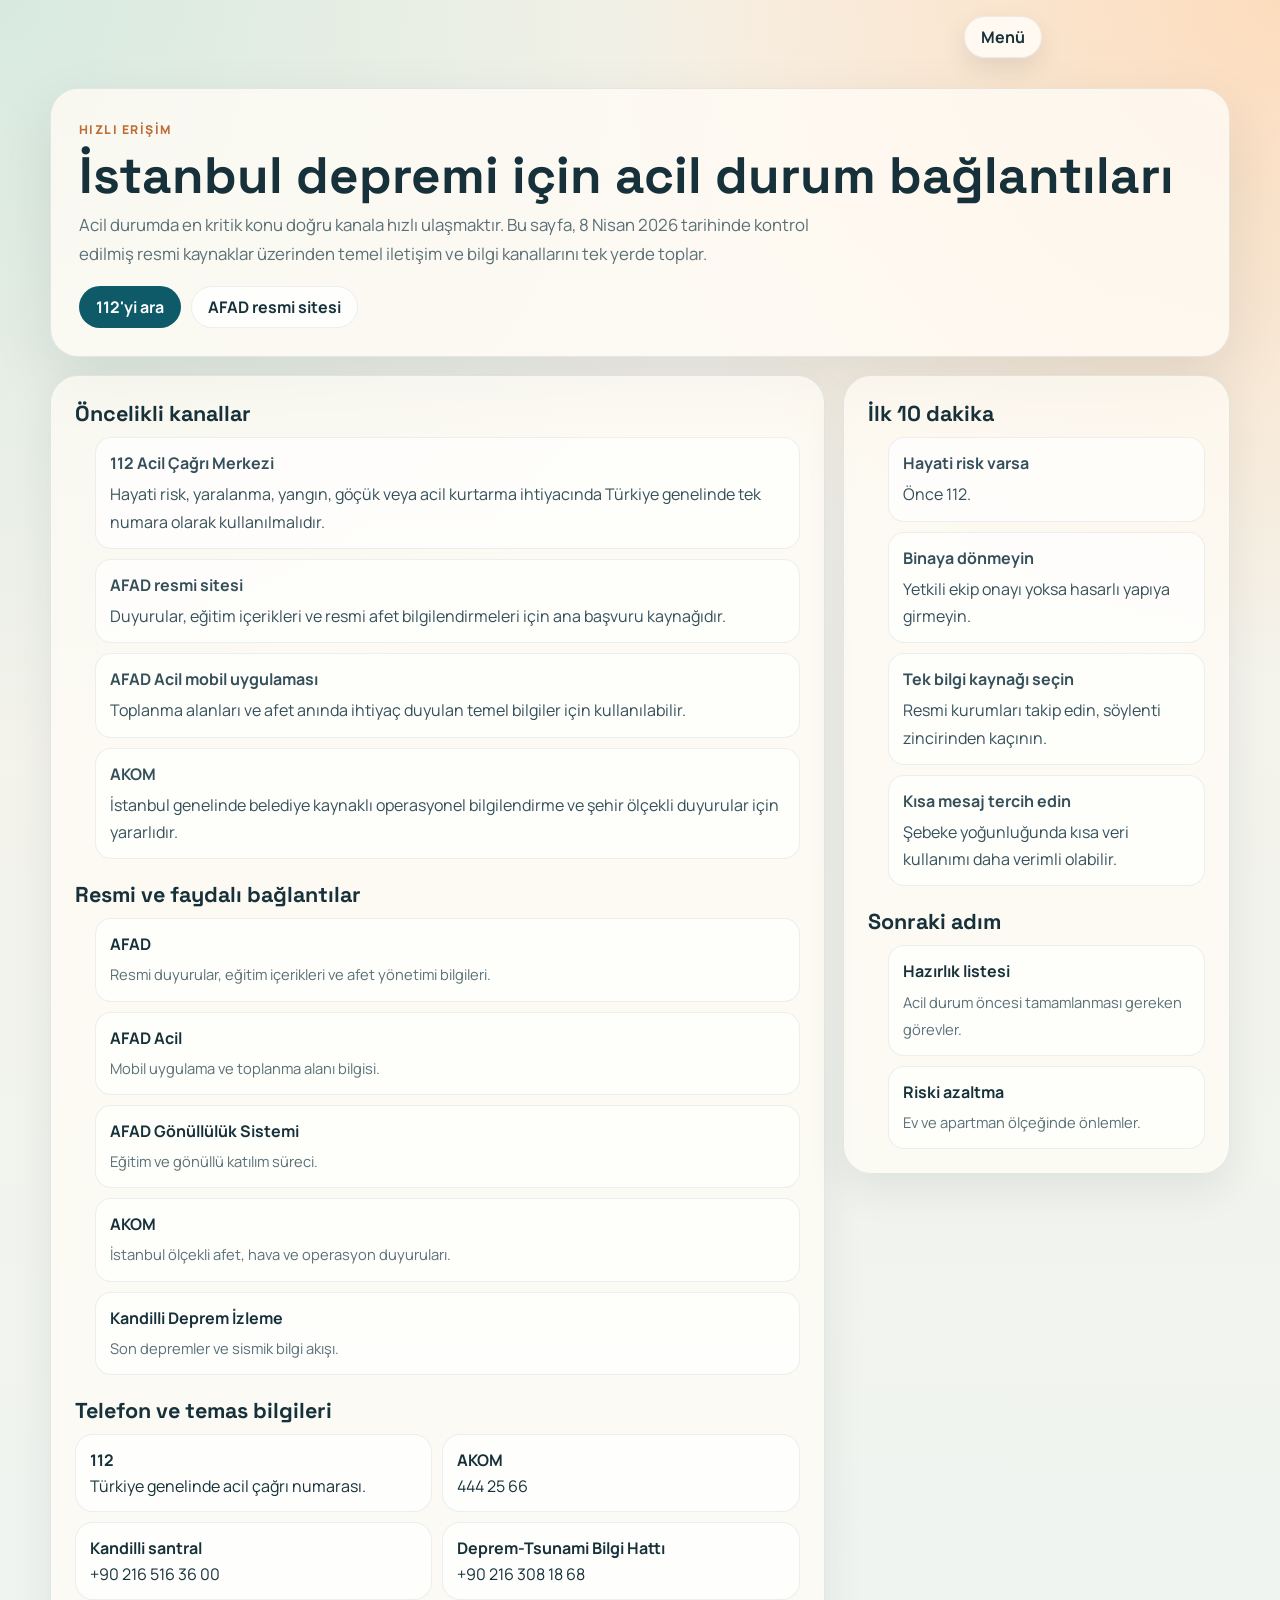
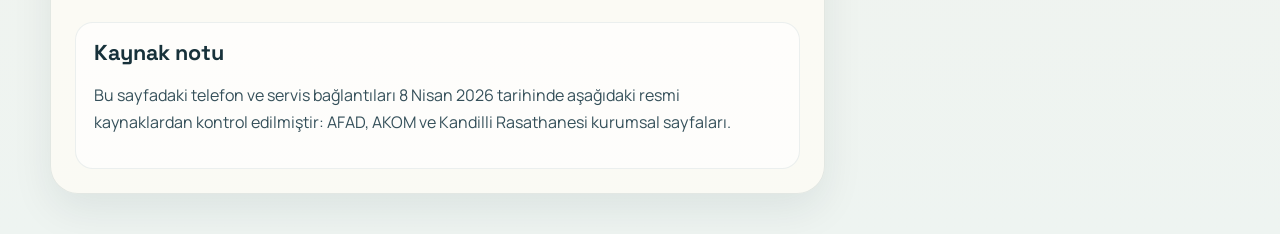
==== public/acil-durum-iletisimleri/index.html @ c214e1ed "Add earthquake preparedness resources and styling - Created a new CSS file for styling the content l" ====
<!DOCTYPE html>
<html lang="tr">
<head>
  <meta charset="utf-8">
  <meta name="viewport" content="width=device-width, initial-scale=1.0">
  <title>İstanbul Depremi İçin Acil Durum Bağlantıları | Olası İstanbul</title>
  <meta name="description" content="İstanbul depremi için acil durum numaraları, resmi bilgi kaynakları, AFAD ve AKOM bağlantıları ile doğrulanmış hızlı erişim rehberi.">
  <meta name="keywords" content="istanbul acil durum numaraları, deprem iletişim, AFAD, AKOM, 112">
  <meta name="author" content="cagla">
  <meta name="google-adsense-account" content="ca-pub-9036855632049616">
  <link rel="canonical" href="https://olasi.istanbul/acil-durum-iletisimleri/">
  <meta property="og:title" content="İstanbul Depremi İçin Acil Durum Bağlantıları">
  <meta property="og:description" content="112, AKOM, AFAD Acil ve Kandilli kaynaklarını bir araya getiren hızlı erişim sayfası.">
  <meta property="og:type" content="article">
  <meta property="og:url" content="https://olasi.istanbul/acil-durum-iletisimleri/">
  <meta property="og:image" content="https://olasi.istanbul/assets/logo.png">
  <link rel="icon" type="image/x-icon" href="../assets/favicon.ico">
  <link rel="preconnect" href="https://fonts.googleapis.com">
  <link rel="preconnect" href="https://fonts.gstatic.com" crossorigin>
  <link href="https://fonts.googleapis.com/css2?family=Manrope:wght@400;500;600;700;800&family=Space+Grotesk:wght@500;700&display=swap" rel="stylesheet">
  <link rel="stylesheet" href="../content.css">
</head>
<body class="content-body">
  <details class="gentle-menu">
    <summary>Menü</summary>
    <nav class="gentle-menu__panel">
      <a href="/"><strong>Simülatöre dön</strong><span>İstanbul etki haritasını açın.</span></a>
      <a href="/riskli-bina-belirtileri/"><strong>Riskli bina belirtileri</strong><span>Erken uyarı işaretleri.</span></a>
      <a href="/deprem-riskini-azaltma/"><strong>Riski azaltma</strong><span>Ev ve bina ölçeğinde önlemler.</span></a>
      <a href="/istanbul-deprem-bilgileri/"><strong>İstanbul deprem bilgileri</strong><span>Fay, zemin ve senaryo bilgileri.</span></a>
      <a href="/acil-durum-iletisimleri/"><strong>Acil bağlantılar</strong><span>112, AKOM, AFAD ve resmi kaynaklar.</span></a>
      <a href="/deprem-hazirlik-kontrol-listesi/"><strong>Hazırlık listesi</strong><span>Uygulanabilir yapılacaklar listesi.</span></a>
    </nav>
  </details>

  <main class="content-shell">
    <section class="content-hero">
      <span class="eyebrow">Hızlı Erişim</span>
      <h1>İstanbul depremi için acil durum bağlantıları</h1>
      <p>Acil durumda en kritik konu doğru kanala hızlı ulaşmaktır. Bu sayfa, 8 Nisan 2026 tarihinde kontrol edilmiş resmi kaynaklar üzerinden temel iletişim ve bilgi kanallarını tek yerde toplar.</p>
      <div class="hero-links">
        <a class="hero-link primary" href="tel:112">112'yi ara</a>
        <a class="hero-link" href="https://www.afad.gov.tr/" target="_blank" rel="noreferrer noopener">AFAD resmi sitesi</a>
      </div>
    </section>

    <div class="content-grid">
      <article class="article-card">
        <section>
          <h2>Öncelikli kanallar</h2>
          <ul class="checklist">
            <li><strong>112 Acil Çağrı Merkezi</strong> Hayati risk, yaralanma, yangın, göçük veya acil kurtarma ihtiyacında Türkiye genelinde tek numara olarak kullanılmalıdır.</li>
            <li><strong>AFAD resmi sitesi</strong> Duyurular, eğitim içerikleri ve resmi afet bilgilendirmeleri için ana başvuru kaynağıdır.</li>
            <li><strong>AFAD Acil mobil uygulaması</strong> Toplanma alanları ve afet anında ihtiyaç duyulan temel bilgiler için kullanılabilir.</li>
            <li><strong>AKOM</strong> İstanbul genelinde belediye kaynaklı operasyonel bilgilendirme ve şehir ölçekli duyurular için yararlıdır.</li>
          </ul>
        </section>

        <section>
          <h2>Resmi ve faydalı bağlantılar</h2>
          <ul class="link-list">
            <li><a href="https://www.afad.gov.tr/" target="_blank" rel="noreferrer noopener"><strong>AFAD</strong><span>Resmi duyurular, eğitim içerikleri ve afet yönetimi bilgileri.</span></a></li>
            <li><a href="https://www.afad.gov.tr/afad-acil-mobil-uygulamasi-afet-ve-acil-durumlarda-daima-yaninda" target="_blank" rel="noreferrer noopener"><strong>AFAD Acil</strong><span>Mobil uygulama ve toplanma alanı bilgisi.</span></a></li>
            <li><a href="https://gonullu.afad.gov.tr/" target="_blank" rel="noreferrer noopener"><strong>AFAD Gönüllülük Sistemi</strong><span>Eğitim ve gönüllü katılım süreci.</span></a></li>
            <li><a href="https://akom.ibb.istanbul/" target="_blank" rel="noreferrer noopener"><strong>AKOM</strong><span>İstanbul ölçekli afet, hava ve operasyon duyuruları.</span></a></li>
            <li><a href="https://www.koeri.boun.edu.tr/sismo/2/" target="_blank" rel="noreferrer noopener"><strong>Kandilli Deprem İzleme</strong><span>Son depremler ve sismik bilgi akışı.</span></a></li>
          </ul>
        </section>

        <section>
          <h2>Telefon ve temas bilgileri</h2>
          <div class="stat-grid">
            <div class="stat-card">
              <strong>112</strong>
              <span>Türkiye genelinde acil çağrı numarası.</span>
            </div>
            <div class="stat-card">
              <strong>AKOM</strong>
              <span>444 25 66</span>
            </div>
            <div class="stat-card">
              <strong>Kandilli santral</strong>
              <span>+90 216 516 36 00</span>
            </div>
            <div class="stat-card">
              <strong>Deprem-Tsunami Bilgi Hattı</strong>
              <span>+90 216 308 18 68</span>
            </div>
          </div>
        </section>

        <section class="source-box">
          <h2>Kaynak notu</h2>
          <p>Bu sayfadaki telefon ve servis bağlantıları 8 Nisan 2026 tarihinde aşağıdaki resmi kaynaklardan kontrol edilmiştir: AFAD, AKOM ve Kandilli Rasathanesi kurumsal sayfaları.</p>
        </section>
      </article>

      <aside class="aside-card">
        <section>
          <h2>İlk 10 dakika</h2>
          <ul class="checklist">
            <li><strong>Hayati risk varsa</strong> Önce 112.</li>
            <li><strong>Binaya dönmeyin</strong> Yetkili ekip onayı yoksa hasarlı yapıya girmeyin.</li>
            <li><strong>Tek bilgi kaynağı seçin</strong> Resmi kurumları takip edin, söylenti zincirinden kaçının.</li>
            <li><strong>Kısa mesaj tercih edin</strong> Şebeke yoğunluğunda kısa veri kullanımı daha verimli olabilir.</li>
          </ul>
        </section>

        <section>
          <h2>Sonraki adım</h2>
          <ul class="link-list">
            <li><a href="/deprem-hazirlik-kontrol-listesi/"><strong>Hazırlık listesi</strong><span>Acil durum öncesi tamamlanması gereken görevler.</span></a></li>
            <li><a href="/deprem-riskini-azaltma/"><strong>Riski azaltma</strong><span>Ev ve apartman ölçeğinde önlemler.</span></a></li>
          </ul>
        </section>
      </aside>
    </div>
  </main>
</body>
</html>
---- public/content.css ----
html,
body {
  margin: 0;
  min-height: 100%;
}

body.content-body {
  font-family: "Manrope", sans-serif;
  color: #17313a;
  background:
    radial-gradient(circle at top left, rgba(212, 233, 223, 0.9), transparent 34%),
    radial-gradient(circle at top right, rgba(255, 211, 171, 0.7), transparent 30%),
    linear-gradient(180deg, #f7f2e8 0%, #eef4f1 100%);
}

* {
  box-sizing: border-box;
}

a {
  color: #0e5a68;
}

.content-shell {
  width: min(1180px, calc(100% - 32px));
  margin: 0 auto;
  padding: 88px 0 40px;
}

.content-hero {
  padding: 28px;
  border-radius: 28px;
  background: rgba(255, 252, 246, 0.8);
  border: 1px solid rgba(18, 61, 74, 0.1);
  box-shadow: 0 24px 60px rgba(18, 39, 45, 0.1);
}

.eyebrow {
  display: inline-flex;
  align-items: center;
  gap: 8px;
  font-size: 0.76rem;
  letter-spacing: 0.12em;
  text-transform: uppercase;
  color: #bf6d36;
  font-weight: 800;
}

.content-hero h1 {
  margin: 12px 0 10px;
  font-family: "Space Grotesk", sans-serif;
  font-size: clamp(2rem, 4vw, 3.6rem);
  line-height: 0.98;
}

.content-hero p {
  margin: 0;
  max-width: 760px;
  color: #5a7077;
  font-size: 1.05rem;
  line-height: 1.7;
}

.hero-links {
  display: flex;
  flex-wrap: wrap;
  gap: 10px;
  margin-top: 18px;
}

.hero-link {
  display: inline-flex;
  align-items: center;
  justify-content: center;
  min-height: 42px;
  padding: 0 16px;
  border-radius: 999px;
  text-decoration: none;
  font-weight: 700;
  border: 1px solid rgba(18, 61, 74, 0.08);
  background: rgba(255, 255, 255, 0.72);
  color: #17313a;
}

.hero-link.primary {
  background: #0e5a68;
  color: #fff;
  border-color: transparent;
}

.content-grid {
  display: grid;
  grid-template-columns: minmax(0, 1.6fr) minmax(260px, 0.8fr);
  gap: 18px;
  margin-top: 18px;
  align-items: start;
}

.article-card,
.aside-card,
.footer-card {
  padding: 24px;
  border-radius: 28px;
  background: rgba(255, 252, 246, 0.72);
  border: 1px solid rgba(18, 61, 74, 0.1);
  box-shadow: 0 16px 42px rgba(18, 39, 45, 0.08);
}

.article-card section + section,
.aside-card section + section {
  margin-top: 22px;
}

.article-card h2,
.aside-card h2,
.footer-card h2 {
  margin: 0 0 10px;
  font-family: "Space Grotesk", sans-serif;
  font-size: 1.35rem;
}

.article-card h3 {
  margin: 0 0 8px;
  font-size: 1rem;
}

.article-card p,
.article-card li,
.aside-card p,
.aside-card li,
.footer-card p,
.footer-card li {
  color: #35505a;
  line-height: 1.7;
}

.article-card ul,
.article-card ol,
.aside-card ul,
.footer-card ul {
  margin: 0;
  padding-left: 20px;
  display: grid;
  gap: 10px;
}

.stat-grid {
  display: grid;
  grid-template-columns: repeat(2, minmax(0, 1fr));
  gap: 10px;
}

.stat-card {
  padding: 14px;
  border-radius: 18px;
  background: rgba(255, 255, 255, 0.7);
  border: 1px solid rgba(18, 61, 74, 0.08);
}

.stat-card strong {
  display: block;
  margin-bottom: 4px;
  font-size: 1rem;
}

.note-box,
.checklist-box,
.source-box {
  padding: 16px 18px;
  border-radius: 18px;
  border: 1px solid rgba(18, 61, 74, 0.08);
  background: rgba(255, 255, 255, 0.66);
}

.note-box.warning {
  background: rgba(200, 77, 60, 0.05);
  border-color: rgba(200, 77, 60, 0.14);
}

.checklist {
  list-style: none;
  padding: 0;
  margin: 0;
  display: grid;
  gap: 12px;
}

.checklist li {
  padding: 12px 14px;
  border-radius: 16px;
  background: rgba(255, 255, 255, 0.68);
  border: 1px solid rgba(18, 61, 74, 0.08);
}

.checklist strong {
  display: block;
  margin-bottom: 4px;
}

.link-list {
  list-style: none;
  padding: 0;
  margin: 0;
  display: grid;
  gap: 10px;
}

.link-list a {
  display: block;
  padding: 12px 14px;
  text-decoration: none;
  border-radius: 16px;
  background: rgba(255, 255, 255, 0.68);
  border: 1px solid rgba(18, 61, 74, 0.08);
}

.link-list strong {
  display: block;
  margin-bottom: 3px;
  color: #17313a;
}

.link-list span {
  color: #5a7077;
  font-size: 0.92rem;
}

.content-footer {
  margin-top: 18px;
}

.gentle-menu {
  position: fixed;
  top: 16px;
  right: 16px;
  z-index: 30;
  width: min(300px, calc(100% - 32px));
}

.gentle-menu summary {
  list-style: none;
  display: inline-flex;
  align-items: center;
  justify-content: center;
  min-height: 42px;
  padding: 0 16px;
  border-radius: 999px;
  cursor: pointer;
  background: rgba(255, 252, 246, 0.88);
  border: 1px solid rgba(18, 61, 74, 0.08);
  box-shadow: 0 10px 24px rgba(18, 39, 45, 0.1);
  font-weight: 700;
}

.gentle-menu summary::-webkit-details-marker {
  display: none;
}

.gentle-menu__panel {
  margin-top: 8px;
  padding: 12px;
  border-radius: 20px;
  background: rgba(255, 252, 246, 0.92);
  border: 1px solid rgba(18, 61, 74, 0.08);
  box-shadow: 0 16px 34px rgba(18, 39, 45, 0.12);
  backdrop-filter: blur(12px);
  display: grid;
  gap: 8px;
}

.gentle-menu__panel a {
  display: block;
  padding: 10px 12px;
  border-radius: 14px;
  text-decoration: none;
  background: rgba(255, 255, 255, 0.68);
  border: 1px solid rgba(18, 61, 74, 0.06);
}

.gentle-menu__panel a strong {
  display: block;
  color: #17313a;
  margin-bottom: 2px;
}

.gentle-menu__panel a span {
  display: block;
  color: #5a7077;
  font-size: 0.88rem;
}

@media (max-width: 900px) {
  .content-grid {
    grid-template-columns: 1fr;
  }

  .content-shell {
    width: min(100% - 20px, 1180px);
    padding-top: 84px;
  }
}

@media (max-width: 640px) {
  .content-shell {
    width: calc(100% - 20px);
    padding-top: 74px;
  }

  .content-hero,
  .article-card,
  .aside-card,
  .footer-card {
    padding: 18px;
    border-radius: 22px;
  }

  .stat-grid {
    grid-template-columns: 1fr;
  }

  .gentle-menu {
    top: 10px;
    right: 10px;
    width: calc(100% - 20px);
  }

  .gentle-menu summary {
    width: 100%;
  }
}
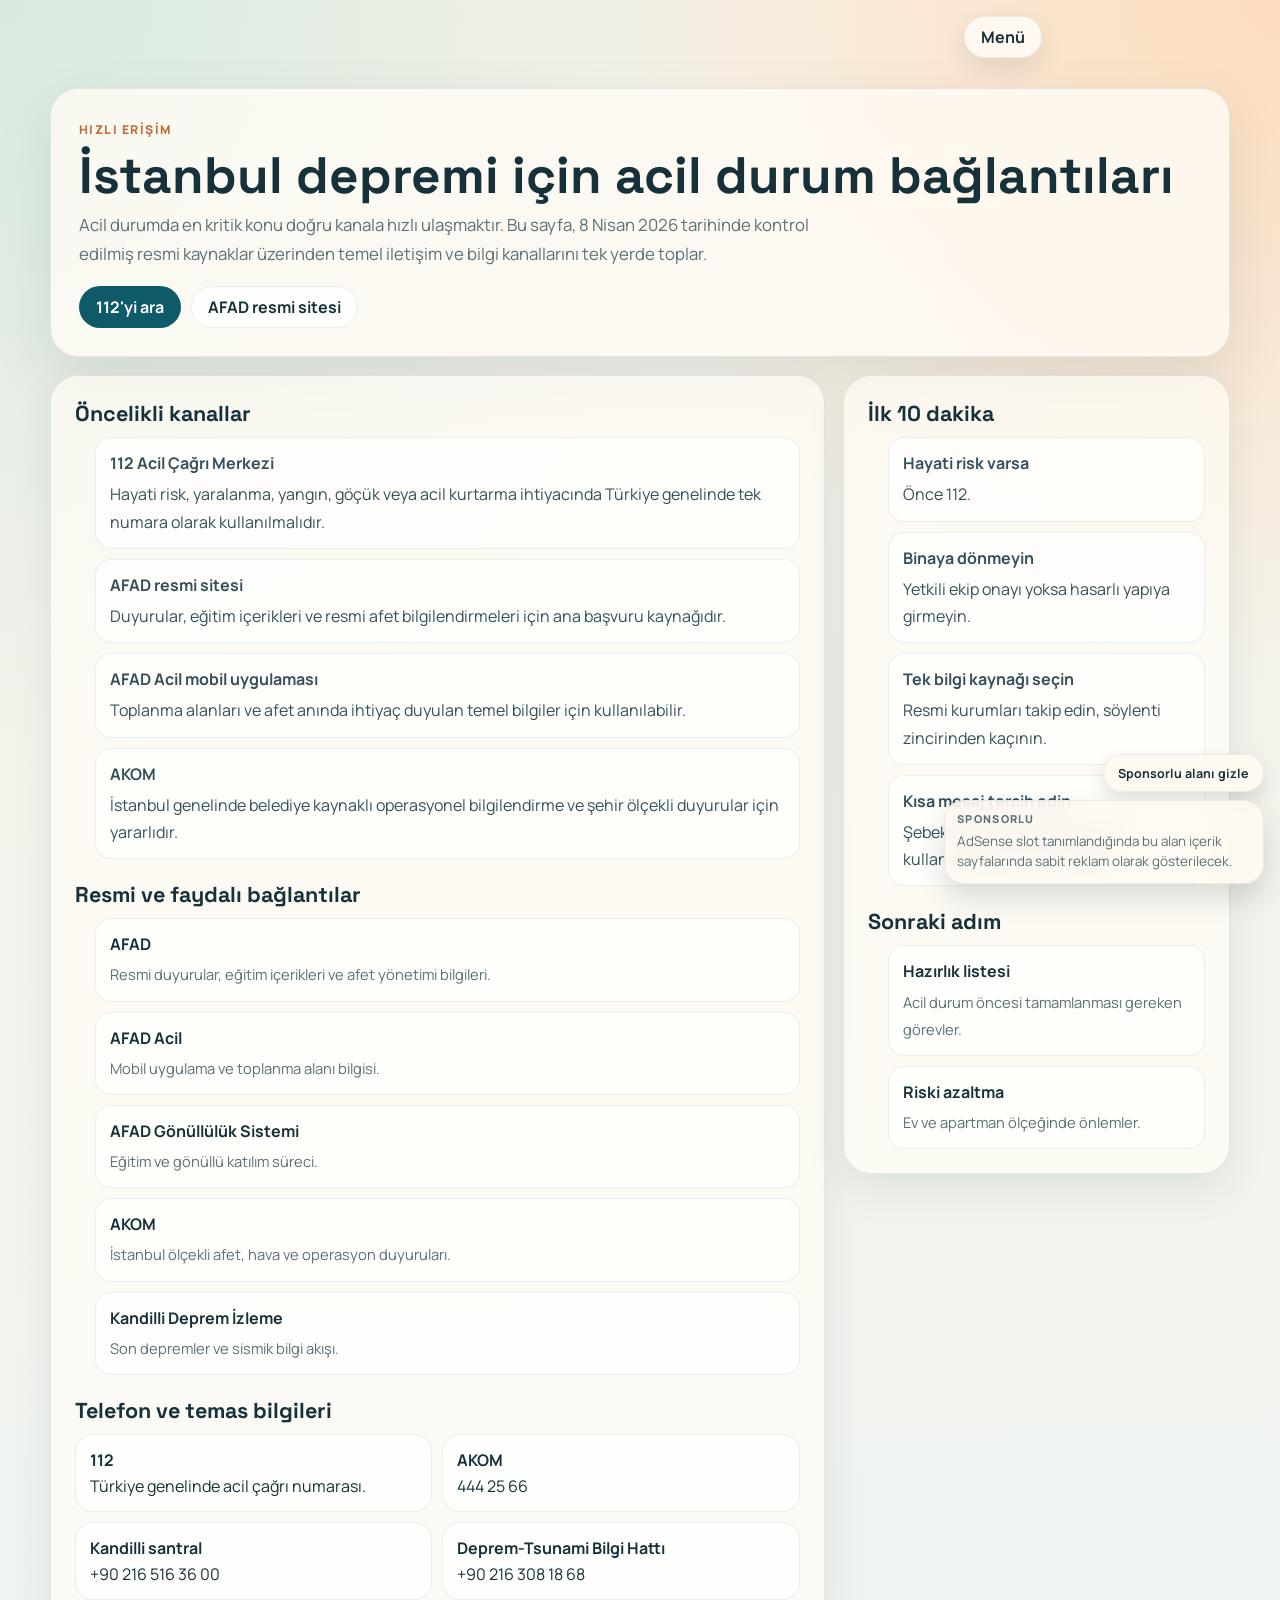
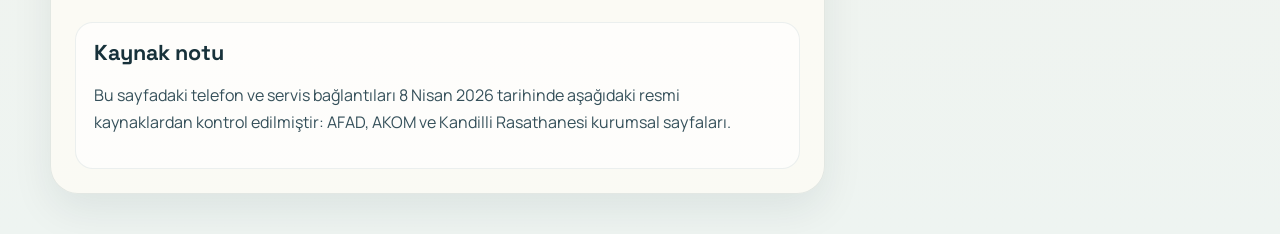
==== commit 412c96d5: "Add AdSense integration and styling for ad display across multiple pages" ====
--- a/public/acil-durum-iletisimleri/index.html
+++ b/public/acil-durum-iletisimleri/index.html
@@ -116,5 +116,6 @@
       </aside>
     </div>
   </main>
+  <script src="../js/content-ads.js"></script>
 </body>
 </html>
--- a/public/content.css
+++ b/public/content.css
@@ -289,6 +289,64 @@
   font-size: 0.88rem;
 }
 
+.content-ad-dock {
+  position: fixed;
+  right: 16px;
+  bottom: 16px;
+  z-index: 35;
+  display: flex;
+  flex-direction: column;
+  align-items: flex-end;
+  gap: 8px;
+  max-width: min(320px, calc(100% - 32px));
+}
+
+.content-ad-toggle {
+  min-height: 38px;
+  padding: 0 14px;
+  border: 1px solid rgba(18, 61, 74, 0.08);
+  border-radius: 999px;
+  background: rgba(255, 250, 241, 0.94);
+  color: #17313a;
+  font: inherit;
+  font-size: 0.78rem;
+  font-weight: 700;
+  cursor: pointer;
+  backdrop-filter: blur(12px);
+  box-shadow: 0 8px 18px rgba(20, 36, 42, 0.12);
+}
+
+.content-ad-shell {
+  width: min(100%, 320px);
+  padding: 10px 12px 12px;
+  border-radius: 20px;
+  background: rgba(255, 250, 241, 0.84);
+  border: 1px solid rgba(18, 61, 74, 0.08);
+  backdrop-filter: blur(14px);
+  box-shadow: 0 14px 28px rgba(20, 36, 42, 0.14);
+}
+
+.content-ad-label {
+  display: block;
+  margin-bottom: 6px;
+  font-size: 0.68rem;
+  letter-spacing: 0.12em;
+  text-transform: uppercase;
+  color: #5a7077;
+  font-weight: 800;
+}
+
+.content-adsense-unit {
+  min-height: 50px;
+}
+
+.content-ad-note {
+  margin: 0;
+  color: #5a7077;
+  font-size: 0.84rem;
+  line-height: 1.45;
+}
+
 @media (max-width: 900px) {
   .content-grid {
     grid-template-columns: 1fr;
@@ -327,4 +385,22 @@
   .gentle-menu summary {
     width: 100%;
   }
-}
+
+  .content-ad-dock {
+    right: 10px;
+    bottom: 10px;
+    max-width: min(280px, calc(100% - 20px));
+  }
+
+  .content-ad-toggle {
+    min-height: 36px;
+    padding: 0 12px;
+    font-size: 0.74rem;
+  }
+
+  .content-ad-shell {
+    width: min(100%, 280px);
+    padding: 9px 10px 10px;
+    border-radius: 18px;
+  }
+}
